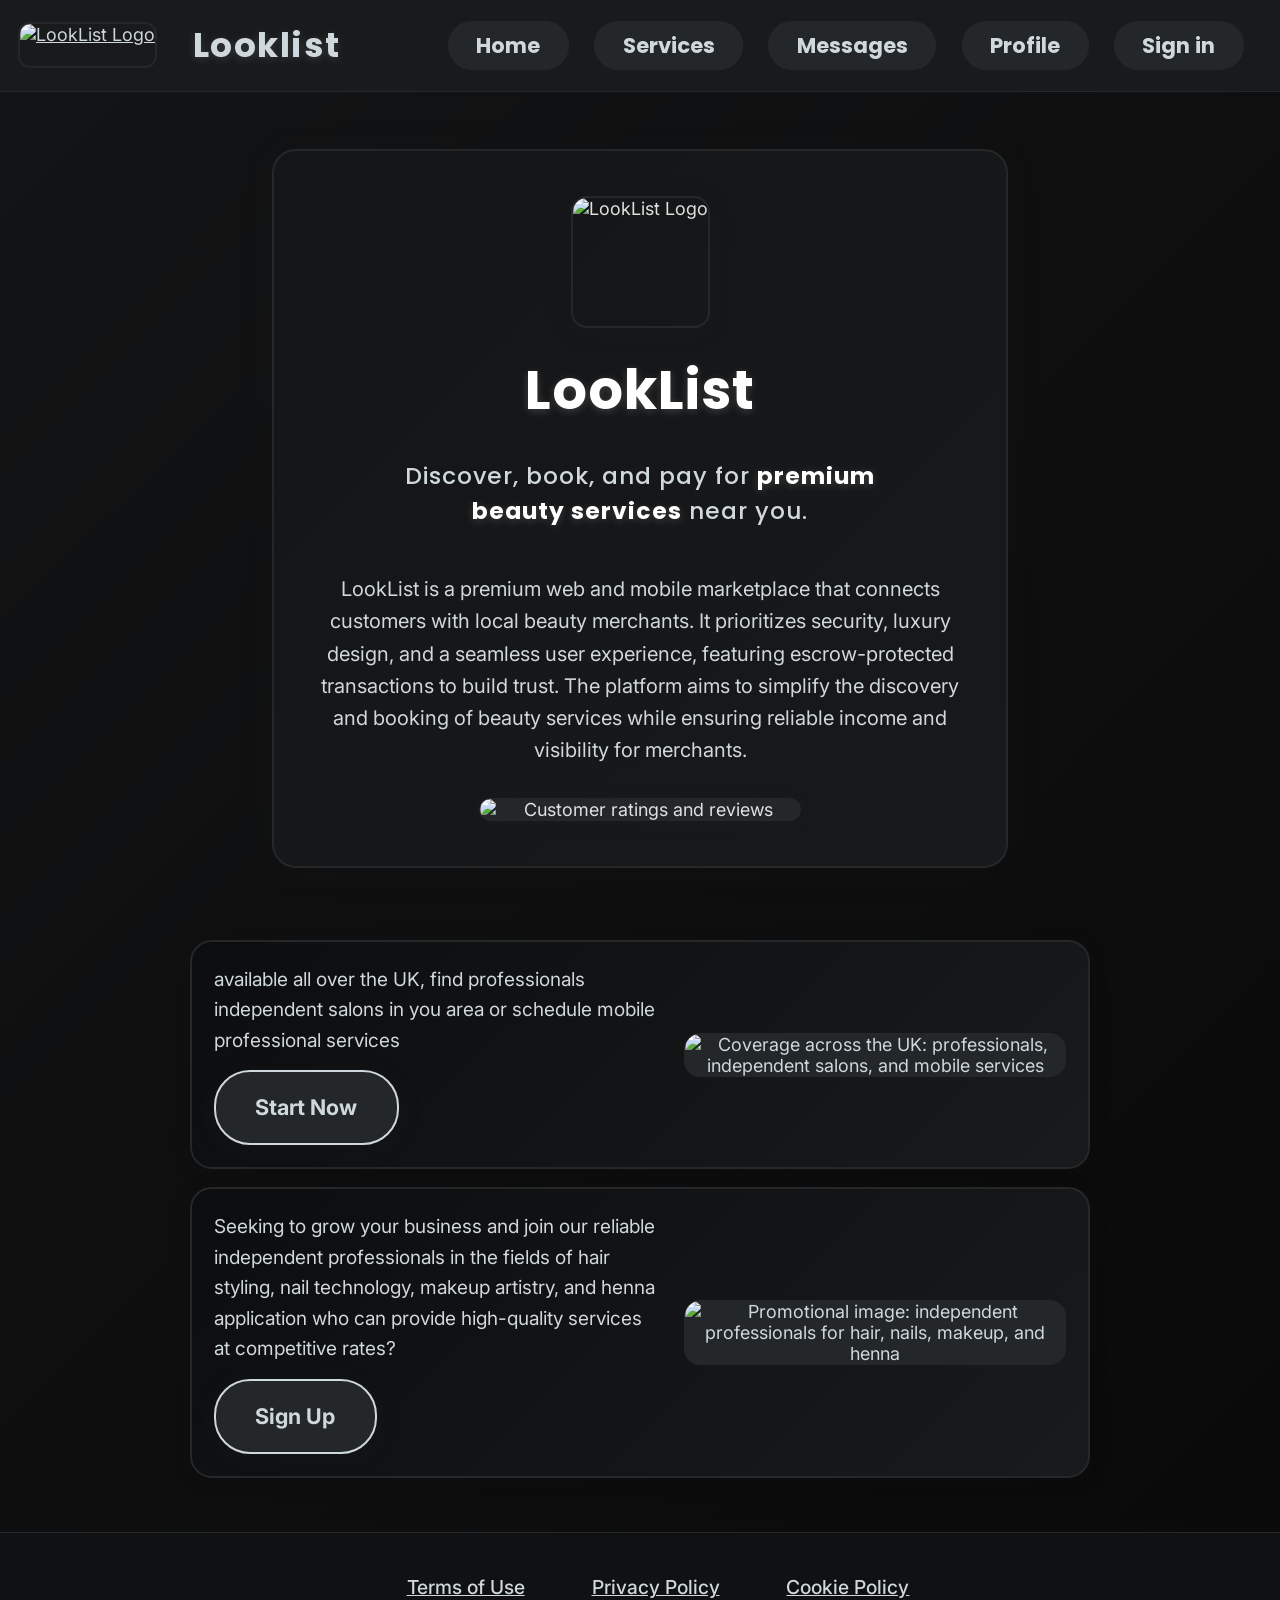
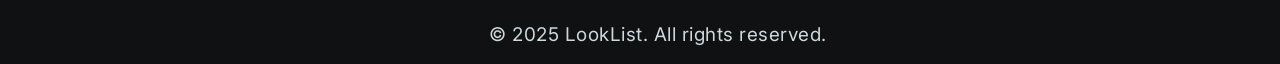
==== index.html @ 0f7111dd "Add files via upload" ====
<!DOCTYPE html>
<html lang="en">
<head>
  <meta charset="UTF-8" />
  <meta name="viewport" content="width=device-width,initial-scale=1" />
  <title>LookList – Luxury Beauty Marketplace</title>
  <meta name="description" content="Discover, book, and pay for luxury beauty services with trusted local merchants." />
  <link rel="icon" href="assets/logo1.png" type="image/png" sizes="any" />
  <link rel="apple-touch-icon" href="assets/logo1.png" />
  <link rel="shortcut icon" href="assets/logo1.png" />
  <link href="https://fonts.googleapis.com/css2?family=Poppins:wght@700&family=Inter:wght@400;500&display=swap" rel="stylesheet">
  <style>
    :root {
      --background: linear-gradient(135deg, #131415 0%, #09090a 100%);
      --silver: #cfd8dc;
      --grey: #424549;
      --dark-grey: #181a1b;
      --black: #101112;
      --card: #23272a;
      --box-bg: linear-gradient(135deg, #141516 0%, #18191a 100%);
      --service-bg: linear-gradient(135deg, #0c0d0e 0%, #191a1b 100%);
      --text: #e0e0e0;
      --font-header: 'Poppins', sans-serif;
      --font-body: 'Inter', Arial, sans-serif;
      --accent: #cfd8dc;
      --footer-bg: #101112;
      --box-border: #252728;
      --button-bg: #23272a;
      --button-border: #cfd8dc;
      --button-hover-bg: transparent;
      --button-hover-border: #cfd8dc;
      --button-hover-text: #cfd8dc;
      --white: #fff;
    }
    html, body {
      background: var(--background);
      color: var(--text);
      font-family: var(--font-body);
      margin: 0;
      padding: 0;
      min-height: 100vh;
      font-size: 18px;
      -webkit-font-smoothing: antialiased;
    }
    h1, h2, h3, h4 {
      font-family: var(--font-header);
      font-weight: bold;
      margin: 0 0 0.5em 0;
      letter-spacing: 1px;
      color: var(--silver);
    }
    .header-bar {
      width: 100%;
      display: flex;
      align-items: center;
      justify-content: flex-start;
      padding: 1.1rem 2rem 1.1rem 1rem;
      background: var(--dark-grey);
      box-sizing: border-box;
      gap: 1.4rem;
      margin-bottom: 1.2rem;
      border-bottom: 1.5px solid var(--box-border);
    }
    .logo-img {
      height: 42px;
      width: auto;
      display: block;
      margin-right: 0.6rem;
      border-radius: 12px;
      background: transparent;
      box-shadow: none;
      border: 2px solid var(--box-border);
    }
    .main-logo-img {
      display: block;
      margin: 0 auto 1.2rem auto;
      height: 128px;
      width: auto;
      border-radius: 16px;
      border: 2px solid var(--box-border);
      background: transparent;
      box-shadow: 0 4px 24px rgba(44,46,48,0.10);
    }
    .header-title {
      font-family: var(--font-header);
      font-size: 1.9rem;
      font-weight: bold;
      color: var(--silver);
      margin-right: auto;
      letter-spacing: 1.5px;
      text-shadow: 0 2px 8px rgba(207,216,220,0.18);
      background: none;
      border: none;
      padding: 0;
      display: flex;
      align-items: center;
      gap: 0.4rem;
    }
    .home-link {
      color: var(--silver);
      font-family: var(--font-header);
      font-weight: bold;
      font-size: 1.18rem;
      text-decoration: none;
      background: var(--button-bg);
      border: 2px solid transparent;
      border-radius: 24px;
      padding: 0.32em 1.25em;
      margin: 0;
      cursor: pointer;
      transition: color 0.18s, border-color 0.18s, background 0.18s;
      box-shadow: none;
      outline: none;
      display: inline-block;
    }
    .home-link:hover, .home-link:focus {
      color: var(--button-hover-text);
      background: var(--button-hover-bg);
      border-color: var(--button-hover-border);
      text-decoration: none;
    }
    .show-mobile { display: none; }
    .hide-mobile { display: inline-block; }
    @media (max-width: 600px) {
      .show-mobile { display: inline-block; }
      .hide-mobile { display: none; }
      /* Only hide header buttons (not the header itself) on mobile */
      .header-bar .home-link { display: none !important; }
    }

    .hero {
      min-height: 70vh;
      display: flex;
      flex-direction: column;
      justify-content: center;
      align-items: center;
      text-align: center;
      background: transparent;
    }
    .white-accent { color: var(--white) !important; font-weight: bold; text-shadow: 0 2px 8px rgba(255,255,255,0.18); }
    .silver-accent { color: var(--silver); font-weight: bold; text-shadow: 0 2px 8px rgba(207,216,220,0.15); }
    .hero-box {
      background: var(--box-bg);
      border-radius: 24px;
      box-shadow: 0 4px 32px rgba(44,46,48,0.15), 0 1.5px 8px rgba(0,0,0,0.09);
      padding: 2.5rem 2rem;
      max-width: 900px;
      margin: 2rem 0;
      display: flex;
      flex-direction: column;
      align-items: center;
      border: 2px solid var(--box-border);
      position: relative;
    }
    .hero-title { font-size: 3rem; margin-bottom: 1.5rem; color: var(--silver); }
    .hero-desc {
      font-size: 1.3rem;
      font-weight: 500;
      max-width: 560px;
      margin-bottom: 2.5rem;
      line-height: 1.5;
      color: var(--accent);
    }
    .platform-desc {
      background: transparent;
      font-size: 1.12rem;
      color: var(--silver);
      margin-bottom: 1rem;
      max-width: 660px;
      text-align: center;
      line-height: 1.6;
    }
    .hero-rating {
      display: block;
      margin-top: 0.75rem;
      width: 320px;
      max-width: 90%;
      height: auto;
      border-radius: 14px;
      border: 1px solid var(--box-border);
      background: var(--button-bg);
      box-shadow: 0 2px 14px rgba(44,46,48,0.15);
    }

    .cta-btn {
      background: var(--button-bg);
      color: var(--silver);
      border: 2px solid var(--button-border);
      padding: 1rem 2.2rem;
      border-radius: 36px;
      font-size: 1.2rem;
      font-weight: bold;
      cursor: pointer;
      margin-top: 1rem;
      box-shadow: 0 4px 24px rgba(44,46,48,0.16);
      transition: background 0.2s, box-shadow 0.2s, color 0.2s, border-color 0.2s;
      text-decoration: none;
      display: inline-block;
    }
    .cta-btn:hover, .cta-btn:focus {
      background: var(--button-hover-bg);
      box-shadow: 0 8px 32px rgba(44,46,48,0.28);
      outline: 2px solid var(--button-hover-border);
      color: var(--button-hover-text);
      border-color: var(--button-hover-border);
      text-decoration: none;
    }

    .service-row {
      width: 100%;
      display: flex;
      flex-direction: column;
      align-items: center;
      margin: 2rem 0 0 0;
    }

    .info-box {
      background: var(--service-bg);
      border-radius: 22px;
      border: 2px solid var(--box-border);
      box-shadow: 0 2px 18px rgba(18,18,20,0.22);
      padding: 1.25rem 1.2rem;
      max-width: 900px;
      width: calc(100% - 2rem);
      color: var(--silver);
      box-sizing: border-box;

      display: flex;
      align-items: center;
      justify-content: space-between;
      gap: 1.25rem;
    }
    .info-text {
      font-size: 1.06rem;
      line-height: 1.6;
      text-align: left;
      flex: 1 1 0;
    }
    .info-text .cta-btn { margin-top: 0.8rem; }
    .info-media {
      flex: 0 0 auto;
      width: 380px;
      max-width: 100%;
      height: auto;
      border-radius: 16px;
      border: 1px solid var(--box-border);
      background: var(--button-bg);
      object-fit: contain;
    }

    .mobile-bottom-nav { display: none; }

    @media (max-width: 600px) {
      .service-row { gap: 0.7rem; }
      .main-logo-img { height: 128px; margin-bottom: 0.7rem; }
      .header-title { font-size: 1.3rem; }
      .hero-title { font-size: 2.1rem; }
      .hero-desc { font-size: 1.05rem; }
      .hero-box { padding: 1.1rem; }
      .footer-nav { gap: 1rem; }

      .info-box { flex-direction: column; text-align: center; }
      .info-text { text-align: center; }
      .info-media { width: 100%; max-width: 380px; }

      body { padding-bottom: calc(76px + env(safe-area-inset-bottom)); }
      footer { padding-bottom: calc(2rem + 64px + env(safe-area-inset-bottom)); }

      .mobile-bottom-nav {
        position: fixed; left: 0; right: 0; bottom: 0; height: 64px;
        padding: 8px 8px calc(8px + env(safe-area-inset-bottom)) 8px;
        background: var(--footer-bg); border-top: 1px solid var(--box-border);
        display: flex; justify-content: space-around; align-items: center; z-index: 1000;
      }
      .mobile-bottom-nav .nav-item {
        display: flex; flex-direction: column; align-items: center;
        gap: 0.25rem; text-decoration: none; color: var(--silver);
        font-size: 0.72rem; padding: 0.25rem 0.5rem; min-width: 64px;
      }
      .mobile-bottom-nav .nav-item:focus,
      .mobile-bottom-nav .nav-item:hover { color: var(--white); }
      .mobile-bottom-nav .nav-icon {
        width: 42px; height: 42px; object-fit: contain; border-radius: 6px;
        border: 1px solid var(--box-border); background: var(--button-bg);
      }
    }
    footer {
      width: 100%;
      background: var(--footer-bg);
      color: var(--silver);
      text-align: center;
      padding: 2rem 1rem 1rem 1rem;
      margin-top: 3rem;
      letter-spacing: 0.5px;
      font-size: 1.05rem;
      border-top: 1px solid var(--box-border);
      box-shadow: 0 -2px 16px rgba(44,46,48,0.08);
    }
    .footer-nav {
      display: flex;
      justify-content: center;
      gap: 2rem;
      margin-bottom: 1rem;
      flex-wrap: wrap;
    }
    .footer-btn {
      background: none;
      border: 2px solid transparent;
      color: var(--silver);
      font-family: var(--font-body);
      font-size: 1.07rem;
      font-weight: 500;
      padding: 0.2em 0.7em;
      cursor: pointer;
      border-radius: 6px;
      transition: background 0.18s, color 0.18s, border-color 0.18s;
      text-decoration: underline;
    }
    .footer-btn:hover, .footer-btn:focus {
      background: var(--button-hover-bg);
      color: var(--button-hover-text);
      border-color: var(--button-hover-border);
      outline: none;
      text-decoration: none;
    }
    a {
      color: var(--silver);
      text-decoration: underline;
      transition: color 0.2s;
    }
    a:hover, a:focus {
      color: var(--accent);
      text-decoration: underline;
    }

    .header-bar .nav-desktop { display: none; }
    @media (min-width: 1024px) {
      .header-bar .nav-desktop { display: inline-block; }
    }
  </style>
</head>
<body>
  <header class="header-bar">
    <a href="index.html"><img src="assets/logo1.png" alt="LookList Logo" class="logo-img" /></a>
    <span class="header-title">Looklist</span>
    <a href="index.html" class="home-link hide-mobile">Home</a>
    <a href="services.html" class="home-link nav-desktop">Services</a>
    <a href="messages.html" class="home-link nav-desktop">Messages</a>
    <a href="profile.html" class="home-link nav-desktop">Profile</a>
    <a href="signin.html" class="home-link nav-desktop" data-auth="signin">Sign in</a>
    <a href="services.html" class="home-link show-mobile">Services</a>
    <a href="messages.html" class="home-link show-mobile">Messages</a>
    <a href="profile.html" class="home-link show-mobile">Profile</a>
    <!-- Sign in link removed for mobile header -->
  </header>

  <main class="hero">
    <div class="hero-box">
      <img src="assets/logo1.png" alt="LookList Logo" class="main-logo-img" />
      <h1 class="hero-title"><span class="white-accent">LookList</span></h1>
      <h2 class="hero-desc">
        Discover, book, and pay for <span class="white-accent">premium beauty services</span> near you.
      </h2>
      <div class="platform-desc">
        LookList is a premium web and mobile marketplace that connects customers with local beauty merchants. It prioritizes security, luxury design, and a seamless user experience, featuring escrow-protected transactions to build trust. The platform aims to simplify the discovery and booking of beauty services while ensuring reliable income and visibility for merchants.
      </div>
      <img
        class="hero-rating"
        src="assets/rating.png"
        alt="Customer ratings and reviews"
        loading="lazy"
      />
    </div>

    <div class="service-row" id="services">
      <div class="info-box">
        <div class="info-text">
          available all over the UK, find professionals independent salons in you area or schedule mobile professional services
          <br />
          <a class="cta-btn" href="services.html">Start Now</a>
        </div>
        <img
          class="info-media"
          src="assets/uk-coverage.png"
          alt="Coverage across the UK: professionals, independent salons, and mobile services"
          loading="lazy"
        />
      </div>

      <div class="info-box" style="margin-top: 1rem;">
        <div class="info-text">
          Seeking to grow your business and join our reliable independent professionals in the fields of hair styling, nail technology, makeup artistry, and henna application who can provide high-quality services at competitive rates?
          <br />
          <a class="cta-btn" href="profile.html">Sign Up</a>
        </div>
        <img
          class="info-media"
          src="assets/ad.png"
          alt="Promotional image: independent professionals for hair, nails, makeup, and henna"
          loading="lazy"
        />
      </div>
    </div>

    <a id="messages" class="sr-only" aria-hidden="true"></a>
    <a id="profile" class="sr-only" aria-hidden="true"></a>
  </main>
  <footer>
    <nav class="footer-nav">
      <a href="terms.html"><button class="footer-btn">Terms of Use</button></a>
      <a href="privacy.html"><button class="footer-btn">Privacy Policy</button></a>
      <a href="cookies.html"><button class="footer-btn">Cookie Policy</button></a>
    </nav>
    <div>© 2025 LookList. All rights reserved.</div>
  </footer>

  <nav class="mobile-bottom-nav" aria-label="Primary">
    <a class="nav-item" href="index.html" aria-current="page">
      <img class="nav-icon" src="assets/home.png" alt="" aria-hidden="true" />
      <span class="nav-label">Home</span>
    </a>
    <a class="nav-item" href="services.html">
      <img class="nav-icon" src="assets/service.png" alt="" aria-hidden="true" />
      <span class="nav-label">Services</span>
    </a>
    <a class="nav-item" href="messages.html">
      <img class="nav-icon" src="assets/messages.png" alt="" aria-hidden="true" />
      <span class="nav-label">Messages</span>
    </a>
    <a class="nav-item" href="profile.html">
      <img class="nav-icon" src="assets/profile.png" alt="" aria-hidden="true" />
      <span class="nav-label">Profile</span>
    </a>
    <!-- Sign in removed from mobile bottom nav -->
  </nav>

  <script src="https://cdn.jsdelivr.net/npm/@supabase/supabase-js@2"></script>
  <script src="auth.js"></script>
  <script>
    // Update "Sign in" button to "Sign Out" if logged in (desktop header)
    authInit().then(({ user }) => {
      const signInLinks = document.querySelectorAll('[data-auth="signin"]');
      if (user) {
        signInLinks.forEach(el => {
          el.textContent = 'Sign Out';
          el.onclick = (e) => { e.preventDefault(); authSignOut(); };
          el.setAttribute('href', '#');
        });
      } else {
        signInLinks.forEach(el => {
          el.textContent = 'Sign in';
          el.onclick = null;
          el.setAttribute('href', 'signin.html');
        });
      }
    });
  </script>
</body>
</html>
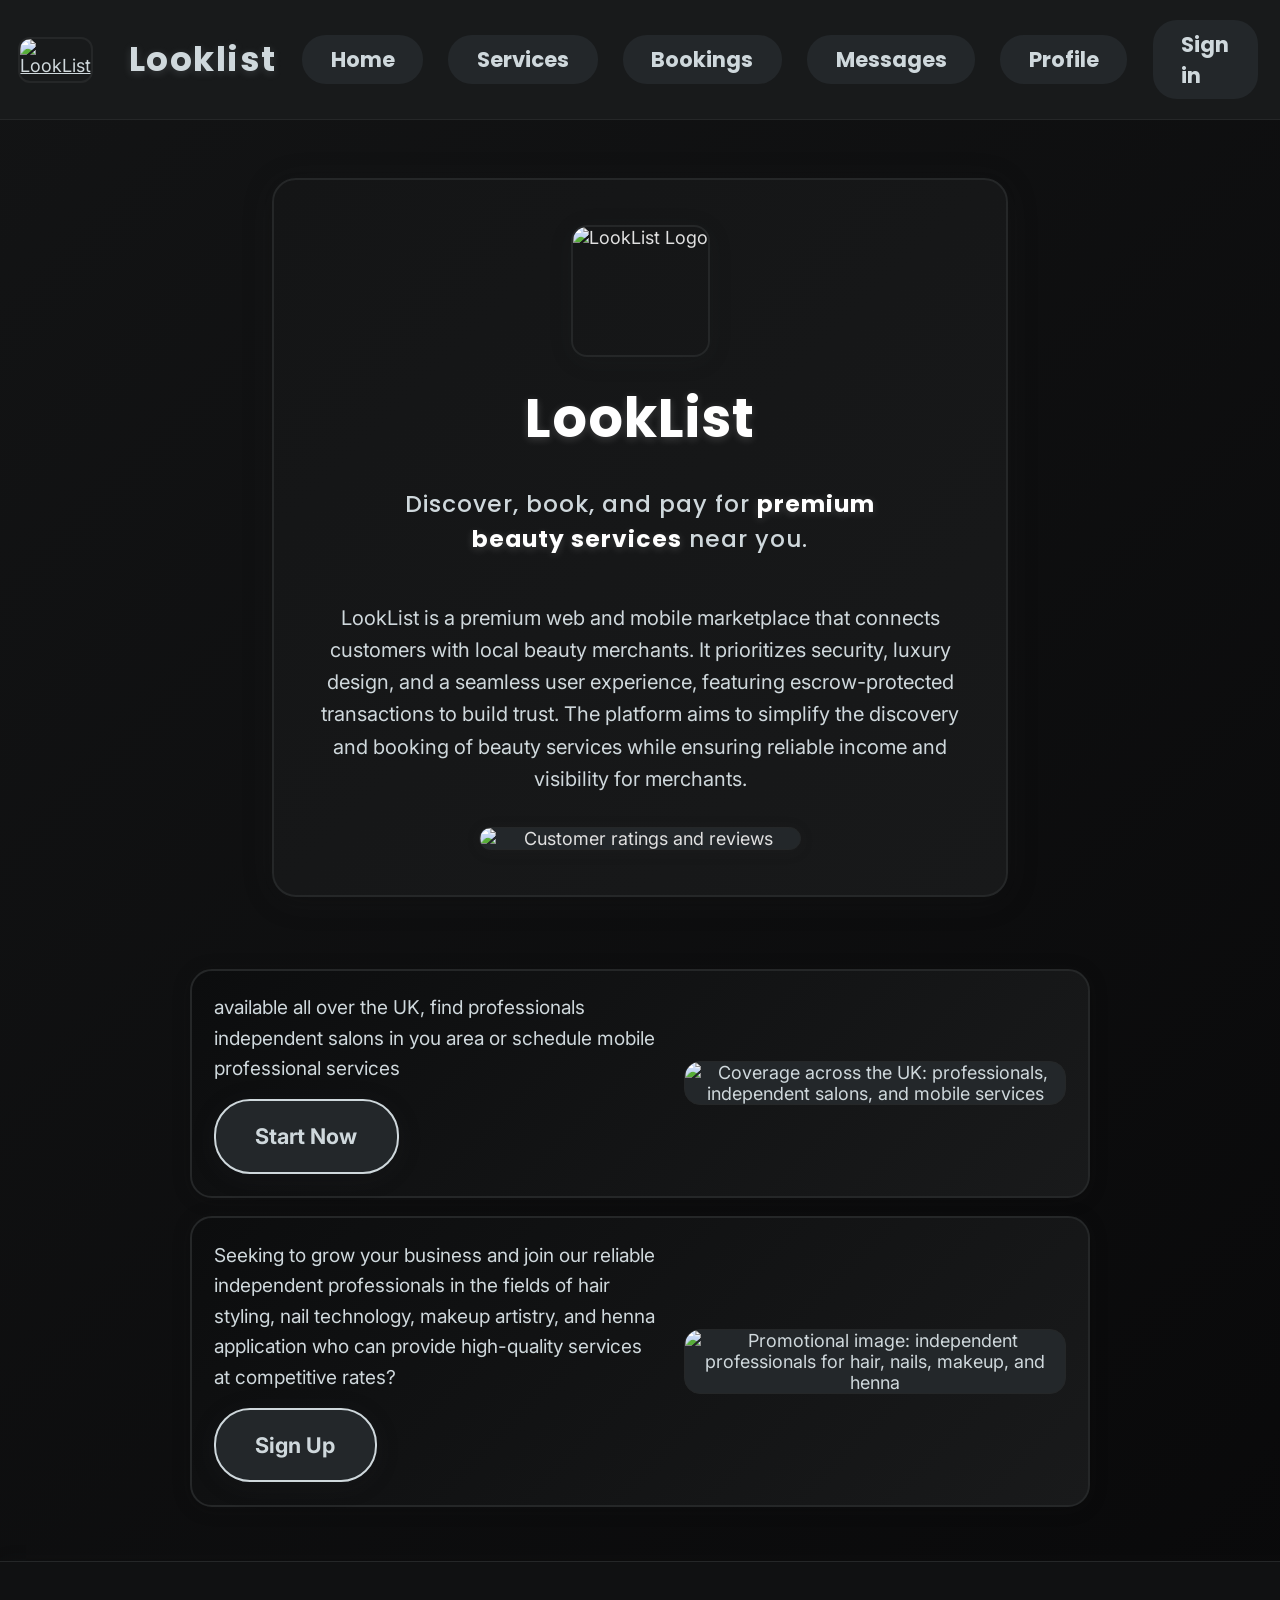
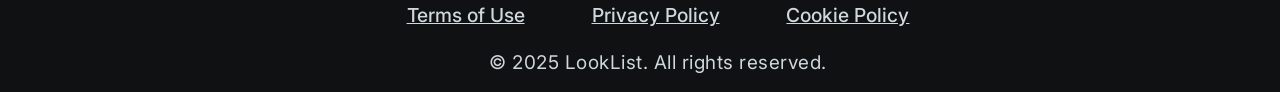
==== commit c82a7bc9: "Add files via upload" ====
--- a/index.html
+++ b/index.html
@@ -345,13 +345,14 @@
     <span class="header-title">Looklist</span>
     <a href="index.html" class="home-link hide-mobile">Home</a>
     <a href="services.html" class="home-link nav-desktop">Services</a>
+    <a href="bookings.html" class="home-link nav-desktop">Bookings</a>
     <a href="messages.html" class="home-link nav-desktop">Messages</a>
     <a href="profile.html" class="home-link nav-desktop">Profile</a>
     <a href="signin.html" class="home-link nav-desktop" data-auth="signin">Sign in</a>
     <a href="services.html" class="home-link show-mobile">Services</a>
+    <a href="bookings.html" class="home-link show-mobile">Bookings</a>
     <a href="messages.html" class="home-link show-mobile">Messages</a>
     <a href="profile.html" class="home-link show-mobile">Profile</a>
-    <!-- Sign in link removed for mobile header -->
   </header>
 
   <main class="hero">
@@ -423,6 +424,10 @@
       <img class="nav-icon" src="assets/service.png" alt="" aria-hidden="true" />
       <span class="nav-label">Services</span>
     </a>
+    <a class="nav-item" href="bookings.html">
+      <img class="nav-icon" src="assets/service.png" alt="" aria-hidden="true" />
+      <span class="nav-label">Bookings</span>
+    </a>
     <a class="nav-item" href="messages.html">
       <img class="nav-icon" src="assets/messages.png" alt="" aria-hidden="true" />
       <span class="nav-label">Messages</span>
@@ -431,7 +436,6 @@
       <img class="nav-icon" src="assets/profile.png" alt="" aria-hidden="true" />
       <span class="nav-label">Profile</span>
     </a>
-    <!-- Sign in removed from mobile bottom nav -->
   </nav>
 
   <script src="https://cdn.jsdelivr.net/npm/@supabase/supabase-js@2"></script>
